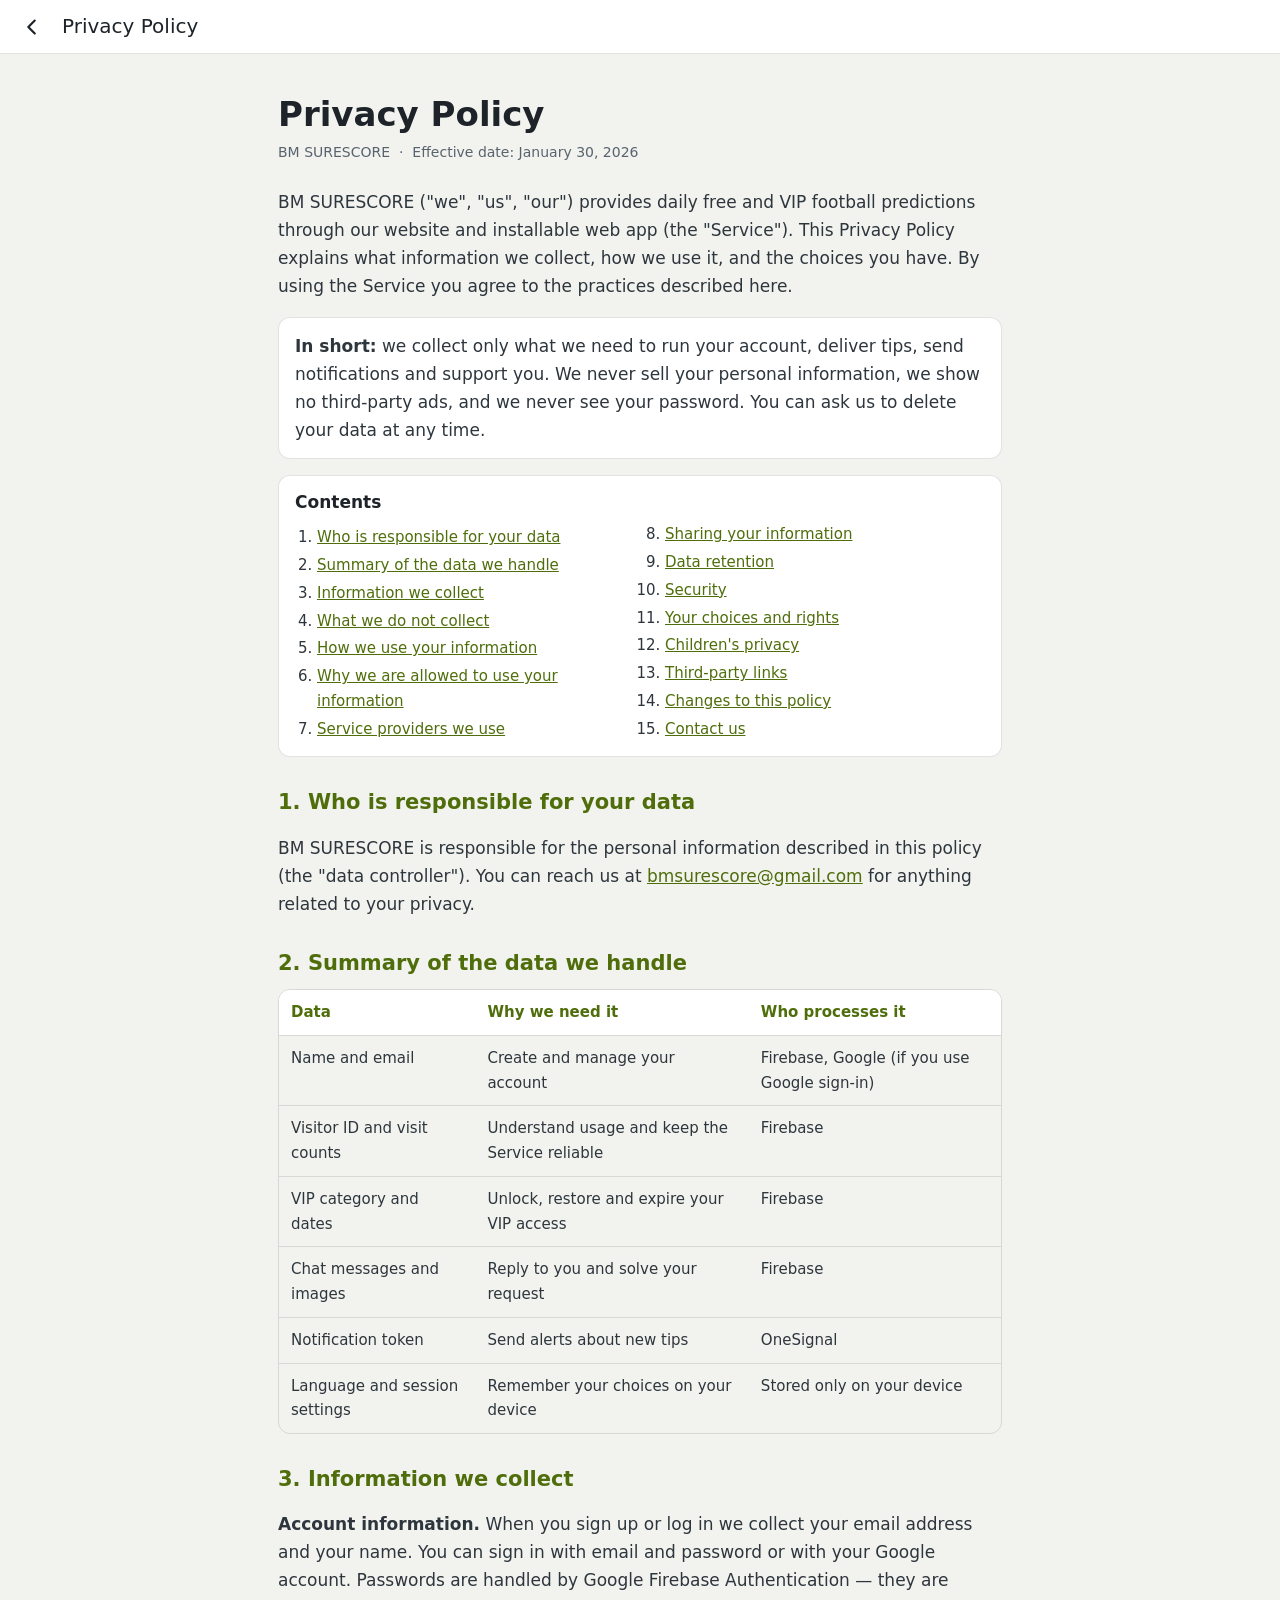
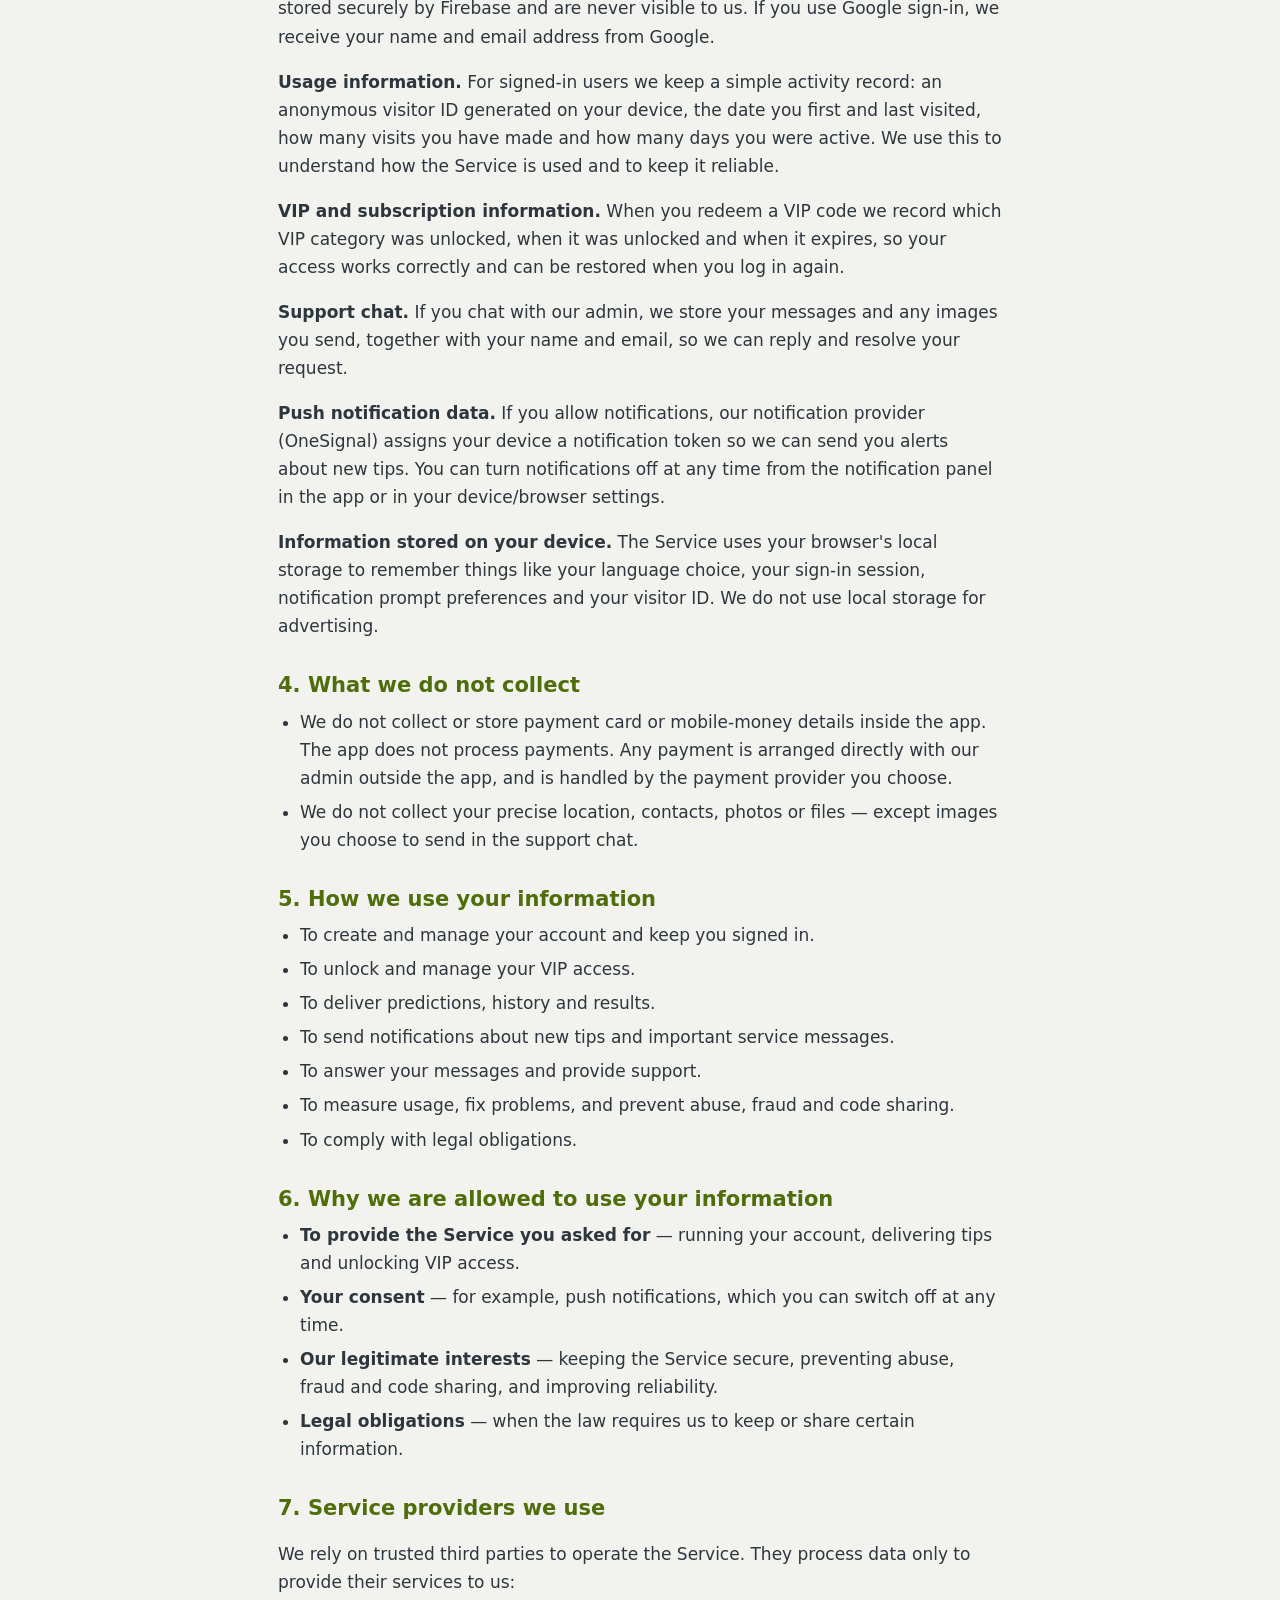
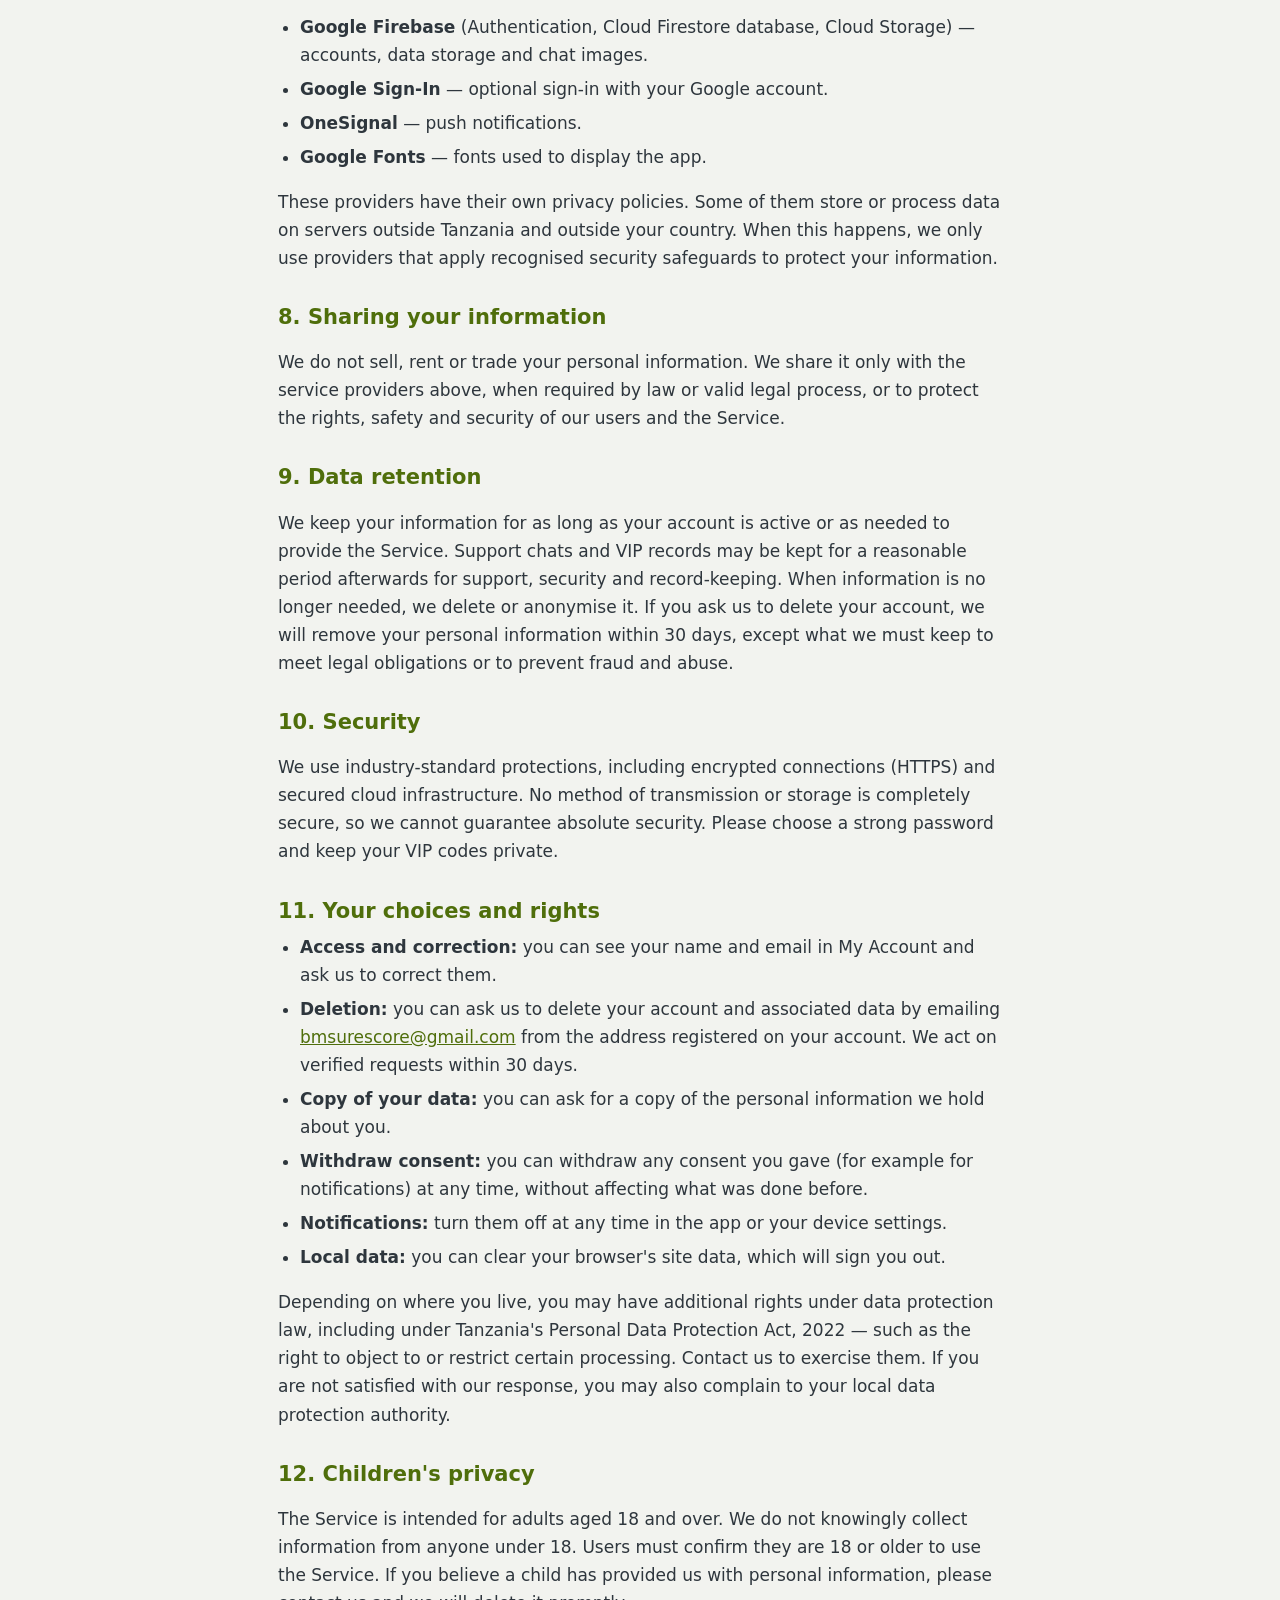
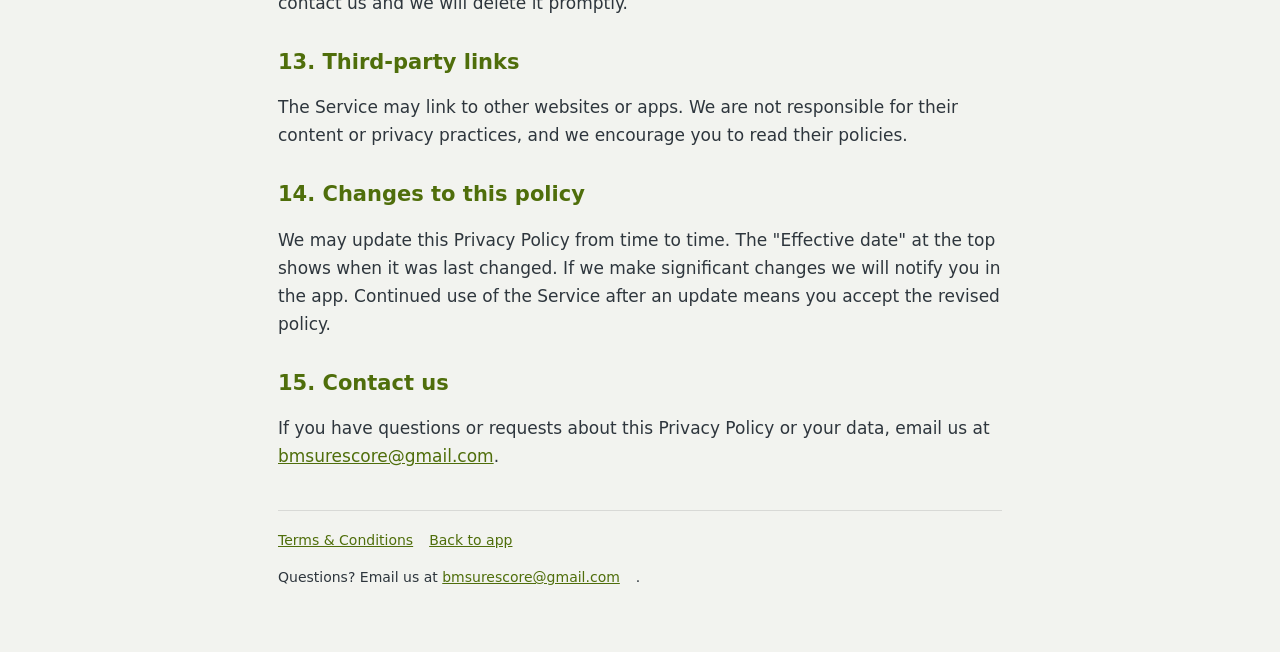
==== privacy.html @ 1d586c19 "Add files via upload" ====
<!DOCTYPE html>
<html lang="en">
<head>
<meta charset="UTF-8">
<meta name="viewport" content="width=device-width, initial-scale=1, viewport-fit=cover">
<meta name="color-scheme" content="dark light">
<meta name="theme-color" content="#101316" media="(prefers-color-scheme: dark)">
<meta name="theme-color" content="#ffffff" media="(prefers-color-scheme: light)">
<title>Privacy Policy — BM SURESCORE</title>
<meta name="description" content="Privacy Policy for the BM SURESCORE football predictions app.">
<link rel="icon" type="image/svg+xml" href="favicon.svg">
<style>
:root{color-scheme:dark;--bg:#15181c;--surface:#1d2127;--ink:#e6e9ec;--text:#cdd3d9;--mute:#9aa4ae;--gold:#c4e24e;--line:rgba(255,255,255,.09);--bar:#101316}
@media(prefers-color-scheme:light){:root{color-scheme:light;--bg:#f2f3ef;--surface:#ffffff;--ink:#1d2328;--text:#2e363d;--mute:#59636d;--gold:#4f6e0b;--line:rgba(24,30,36,.12);--bar:#ffffff}}
*{box-sizing:border-box}
html{-webkit-text-size-adjust:100%}
html,body{-webkit-user-select:none;-moz-user-select:none;-ms-user-select:none;user-select:none;-webkit-touch-callout:none;-webkit-tap-highlight-color:transparent}
body{margin:0;background:var(--bg);color:var(--ink);font:16px/1.65 Inter,Roboto,system-ui,-apple-system,"Segoe UI",sans-serif;padding-bottom:env(safe-area-inset-bottom)}
header{position:sticky;top:0;z-index:5;background:var(--bar);color:var(--ink);border-bottom:1px solid var(--line);display:flex;align-items:center;gap:10px;padding:0 12px;padding-top:env(safe-area-inset-top);min-height:calc(54px + env(safe-area-inset-top))}
header button{background:none;border:0;color:var(--ink);width:40px;height:40px;display:flex;align-items:center;justify-content:center;cursor:pointer;border-radius:50%}
header button:focus-visible,a:focus-visible{outline:2px solid var(--gold);outline-offset:2px}
header svg{width:22px;height:22px}
header span{font-size:clamp(17px,4.6vw,20px);font-weight:500}
main{max-width:760px;margin:0 auto;padding:24px 18px 48px}
h1{font-size:clamp(26px,7vw,34px);line-height:1.2;margin:0 0 6px}
.meta{color:var(--mute);font-size:14px;margin:0 0 24px}
h2{font-size:clamp(18px,4.8vw,21px);margin:32px 0 8px;color:var(--gold);line-height:1.3}
p,li{color:var(--text);overflow-wrap:anywhere}
ul{padding-left:22px;margin:8px 0}
li{margin:6px 0}
a{color:var(--gold)}
.box{background:var(--surface);border:1px solid var(--line);border-radius:12px;padding:14px 16px;margin:16px 0}
.box p{margin:0}
footer{border-top:1px solid var(--line);margin-top:40px;padding-top:18px;color:var(--mute);font-size:14px}
footer a{margin-right:16px}
.toc{background:var(--surface);border:1px solid var(--line);border-radius:12px;padding:12px 16px;margin:16px 0}
.toc b{display:block;margin-bottom:6px}
.toc ol{margin:0;padding-left:22px;columns:2;column-gap:28px}
.toc li{margin:3px 0;font-size:15px}
.tw{overflow-x:auto;margin:12px 0;border:1px solid var(--line);border-radius:12px}
table{border-collapse:collapse;width:100%;min-width:520px;font-size:15px}
th,td{text-align:left;padding:10px 12px;border-bottom:1px solid var(--line);vertical-align:top;color:var(--text)}
th{background:var(--surface);color:var(--gold);font-weight:600}
tr:last-child td{border-bottom:0}
html{scroll-behavior:smooth}h2{scroll-margin-top:calc(70px + env(safe-area-inset-top))}
@media(max-width:600px){.toc ol{columns:1}}
@media(min-width:900px){body{font-size:17px}main{padding-top:40px}}
</style>
</head>
<body>
<header><button type="button" onclick="goBack()" aria-label="Back"><svg viewBox="0 0 24 24" fill="none" stroke="currentColor" stroke-width="2.4" stroke-linecap="round" stroke-linejoin="round"><path d="M15 5l-7 7 7 7"/></svg></button><span>Privacy Policy</span></header>
<main>
<h1>Privacy Policy</h1>
<p class="meta">BM SURESCORE &nbsp;·&nbsp; Effective date: January 30, 2026</p>

<p>BM SURESCORE ("we", "us", "our") provides daily free and VIP football predictions through our website and installable web app (the "Service"). This Privacy Policy explains what information we collect, how we use it, and the choices you have. By using the Service you agree to the practices described here.</p>

<div class="box"><p><b>In short:</b> we collect only what we need to run your account, deliver tips, send notifications and support you. We never sell your personal information, we show no third-party ads, and we never see your password. You can ask us to delete your data at any time.</p></div>

<nav class="toc" aria-label="Contents"><b>Contents</b><ol><li><a href="#s1">Who is responsible for your data</a></li><li><a href="#s2">Summary of the data we handle</a></li><li><a href="#s3">Information we collect</a></li><li><a href="#s4">What we do not collect</a></li><li><a href="#s5">How we use your information</a></li><li><a href="#s6">Why we are allowed to use your information</a></li><li><a href="#s7">Service providers we use</a></li><li><a href="#s8">Sharing your information</a></li><li><a href="#s9">Data retention</a></li><li><a href="#s10">Security</a></li><li><a href="#s11">Your choices and rights</a></li><li><a href="#s12">Children's privacy</a></li><li><a href="#s13">Third-party links</a></li><li><a href="#s14">Changes to this policy</a></li><li><a href="#s15">Contact us</a></li></ol></nav>

<h2 id="s1">1. Who is responsible for your data</h2>
<p>BM SURESCORE is responsible for the personal information described in this policy (the "data controller"). You can reach us at <a href="mailto:bmsurescore@gmail.com">bmsurescore@gmail.com</a> for anything related to your privacy.</p>

<h2 id="s2">2. Summary of the data we handle</h2>
<div class="tw"><table>
<thead><tr><th>Data</th><th>Why we need it</th><th>Who processes it</th></tr></thead>
<tbody>
<tr><td>Name and email</td><td>Create and manage your account</td><td>Firebase, Google (if you use Google sign-in)</td></tr>
<tr><td>Visitor ID and visit counts</td><td>Understand usage and keep the Service reliable</td><td>Firebase</td></tr>
<tr><td>VIP category and dates</td><td>Unlock, restore and expire your VIP access</td><td>Firebase</td></tr>
<tr><td>Chat messages and images</td><td>Reply to you and solve your request</td><td>Firebase</td></tr>
<tr><td>Notification token</td><td>Send alerts about new tips</td><td>OneSignal</td></tr>
<tr><td>Language and session settings</td><td>Remember your choices on your device</td><td>Stored only on your device</td></tr>
</tbody></table></div>

<h2 id="s3">3. Information we collect</h2>
<p><b>Account information.</b> When you sign up or log in we collect your email address and your name. You can sign in with email and password or with your Google account. Passwords are handled by Google Firebase Authentication — they are stored securely by Firebase and are never visible to us. If you use Google sign-in, we receive your name and email address from Google.</p>
<p><b>Usage information.</b> For signed-in users we keep a simple activity record: an anonymous visitor ID generated on your device, the date you first and last visited, how many visits you have made and how many days you were active. We use this to understand how the Service is used and to keep it reliable.</p>
<p><b>VIP and subscription information.</b> When you redeem a VIP code we record which VIP category was unlocked, when it was unlocked and when it expires, so your access works correctly and can be restored when you log in again.</p>
<p><b>Support chat.</b> If you chat with our admin, we store your messages and any images you send, together with your name and email, so we can reply and resolve your request.</p>
<p><b>Push notification data.</b> If you allow notifications, our notification provider (OneSignal) assigns your device a notification token so we can send you alerts about new tips. You can turn notifications off at any time from the notification panel in the app or in your device/browser settings.</p>
<p><b>Information stored on your device.</b> The Service uses your browser's local storage to remember things like your language choice, your sign-in session, notification prompt preferences and your visitor ID. We do not use local storage for advertising.</p>

<h2 id="s4">4. What we do not collect</h2>
<ul>
<li>We do not collect or store payment card or mobile-money details inside the app. The app does not process payments. Any payment is arranged directly with our admin outside the app, and is handled by the payment provider you choose.</li>
<li>We do not collect your precise location, contacts, photos or files — except images you choose to send in the support chat.</li>
</ul>

<h2 id="s5">5. How we use your information</h2>
<ul>
<li>To create and manage your account and keep you signed in.</li>
<li>To unlock and manage your VIP access.</li>
<li>To deliver predictions, history and results.</li>
<li>To send notifications about new tips and important service messages.</li>
<li>To answer your messages and provide support.</li>
<li>To measure usage, fix problems, and prevent abuse, fraud and code sharing.</li>
<li>To comply with legal obligations.</li>
</ul>

<h2 id="s6">6. Why we are allowed to use your information</h2>
<ul>
<li><b>To provide the Service you asked for</b> — running your account, delivering tips and unlocking VIP access.</li>
<li><b>Your consent</b> — for example, push notifications, which you can switch off at any time.</li>
<li><b>Our legitimate interests</b> — keeping the Service secure, preventing abuse, fraud and code sharing, and improving reliability.</li>
<li><b>Legal obligations</b> — when the law requires us to keep or share certain information.</li>
</ul>

<h2 id="s7">7. Service providers we use</h2>
<p>We rely on trusted third parties to operate the Service. They process data only to provide their services to us:</p>
<ul>
<li><b>Google Firebase</b> (Authentication, Cloud Firestore database, Cloud Storage) — accounts, data storage and chat images.</li>
<li><b>Google Sign-In</b> — optional sign-in with your Google account.</li>
<li><b>OneSignal</b> — push notifications.</li>
<li><b>Google Fonts</b> — fonts used to display the app.</li>
</ul>
<p>These providers have their own privacy policies. Some of them store or process data on servers outside Tanzania and outside your country. When this happens, we only use providers that apply recognised security safeguards to protect your information.</p>

<h2 id="s8">8. Sharing your information</h2>
<p>We do not sell, rent or trade your personal information. We share it only with the service providers above, when required by law or valid legal process, or to protect the rights, safety and security of our users and the Service.</p>

<h2 id="s9">9. Data retention</h2>
<p>We keep your information for as long as your account is active or as needed to provide the Service. Support chats and VIP records may be kept for a reasonable period afterwards for support, security and record-keeping. When information is no longer needed, we delete or anonymise it. If you ask us to delete your account, we will remove your personal information within 30 days, except what we must keep to meet legal obligations or to prevent fraud and abuse.</p>

<h2 id="s10">10. Security</h2>
<p>We use industry-standard protections, including encrypted connections (HTTPS) and secured cloud infrastructure. No method of transmission or storage is completely secure, so we cannot guarantee absolute security. Please choose a strong password and keep your VIP codes private.</p>

<h2 id="s11">11. Your choices and rights</h2>
<ul>
<li><b>Access and correction:</b> you can see your name and email in My Account and ask us to correct them.</li>
<li><b>Deletion:</b> you can ask us to delete your account and associated data by emailing <a href="mailto:bmsurescore@gmail.com">bmsurescore@gmail.com</a> from the address registered on your account. We act on verified requests within 30 days.</li>
<li><b>Copy of your data:</b> you can ask for a copy of the personal information we hold about you.</li>
<li><b>Withdraw consent:</b> you can withdraw any consent you gave (for example for notifications) at any time, without affecting what was done before.</li>
<li><b>Notifications:</b> turn them off at any time in the app or your device settings.</li>
<li><b>Local data:</b> you can clear your browser's site data, which will sign you out.</li>
</ul>
<p>Depending on where you live, you may have additional rights under data protection law, including under Tanzania's Personal Data Protection Act, 2022 — such as the right to object to or restrict certain processing. Contact us to exercise them. If you are not satisfied with our response, you may also complain to your local data protection authority.</p>

<h2 id="s12">12. Children's privacy</h2>
<p>The Service is intended for adults aged 18 and over. We do not knowingly collect information from anyone under 18. Users must confirm they are 18 or older to use the Service. If you believe a child has provided us with personal information, please contact us and we will delete it promptly.</p>

<h2 id="s13">13. Third-party links</h2>
<p>The Service may link to other websites or apps. We are not responsible for their content or privacy practices, and we encourage you to read their policies.</p>

<h2 id="s14">14. Changes to this policy</h2>
<p>We may update this Privacy Policy from time to time. The "Effective date" at the top shows when it was last changed. If we make significant changes we will notify you in the app. Continued use of the Service after an update means you accept the revised policy.</p>

<h2 id="s15">15. Contact us</h2>
<p>If you have questions or requests about this Privacy Policy or your data, email us at <a href="mailto:bmsurescore@gmail.com">bmsurescore@gmail.com</a>.</p>

<footer>
<a href="terms.html">Terms &amp; Conditions</a><a href="index.html">Back to app</a>
<p>Questions? Email us at <a href="mailto:bmsurescore@gmail.com">bmsurescore@gmail.com</a>.</p>
</footer>
</main>
<script>function goBack(){if(history.length>1&&document.referrer){history.back()}else{location.href='index.html'}}
(function(){var stop=function(e){e.preventDefault()};
['copy','cut','contextmenu','selectstart','dragstart'].forEach(function(t){document.addEventListener(t,stop)});
document.addEventListener('keydown',function(e){if((e.ctrlKey||e.metaKey)&&['c','x','a'].indexOf((e.key||'').toLowerCase())>-1)e.preventDefault()})})();</script>
</body>
</html>
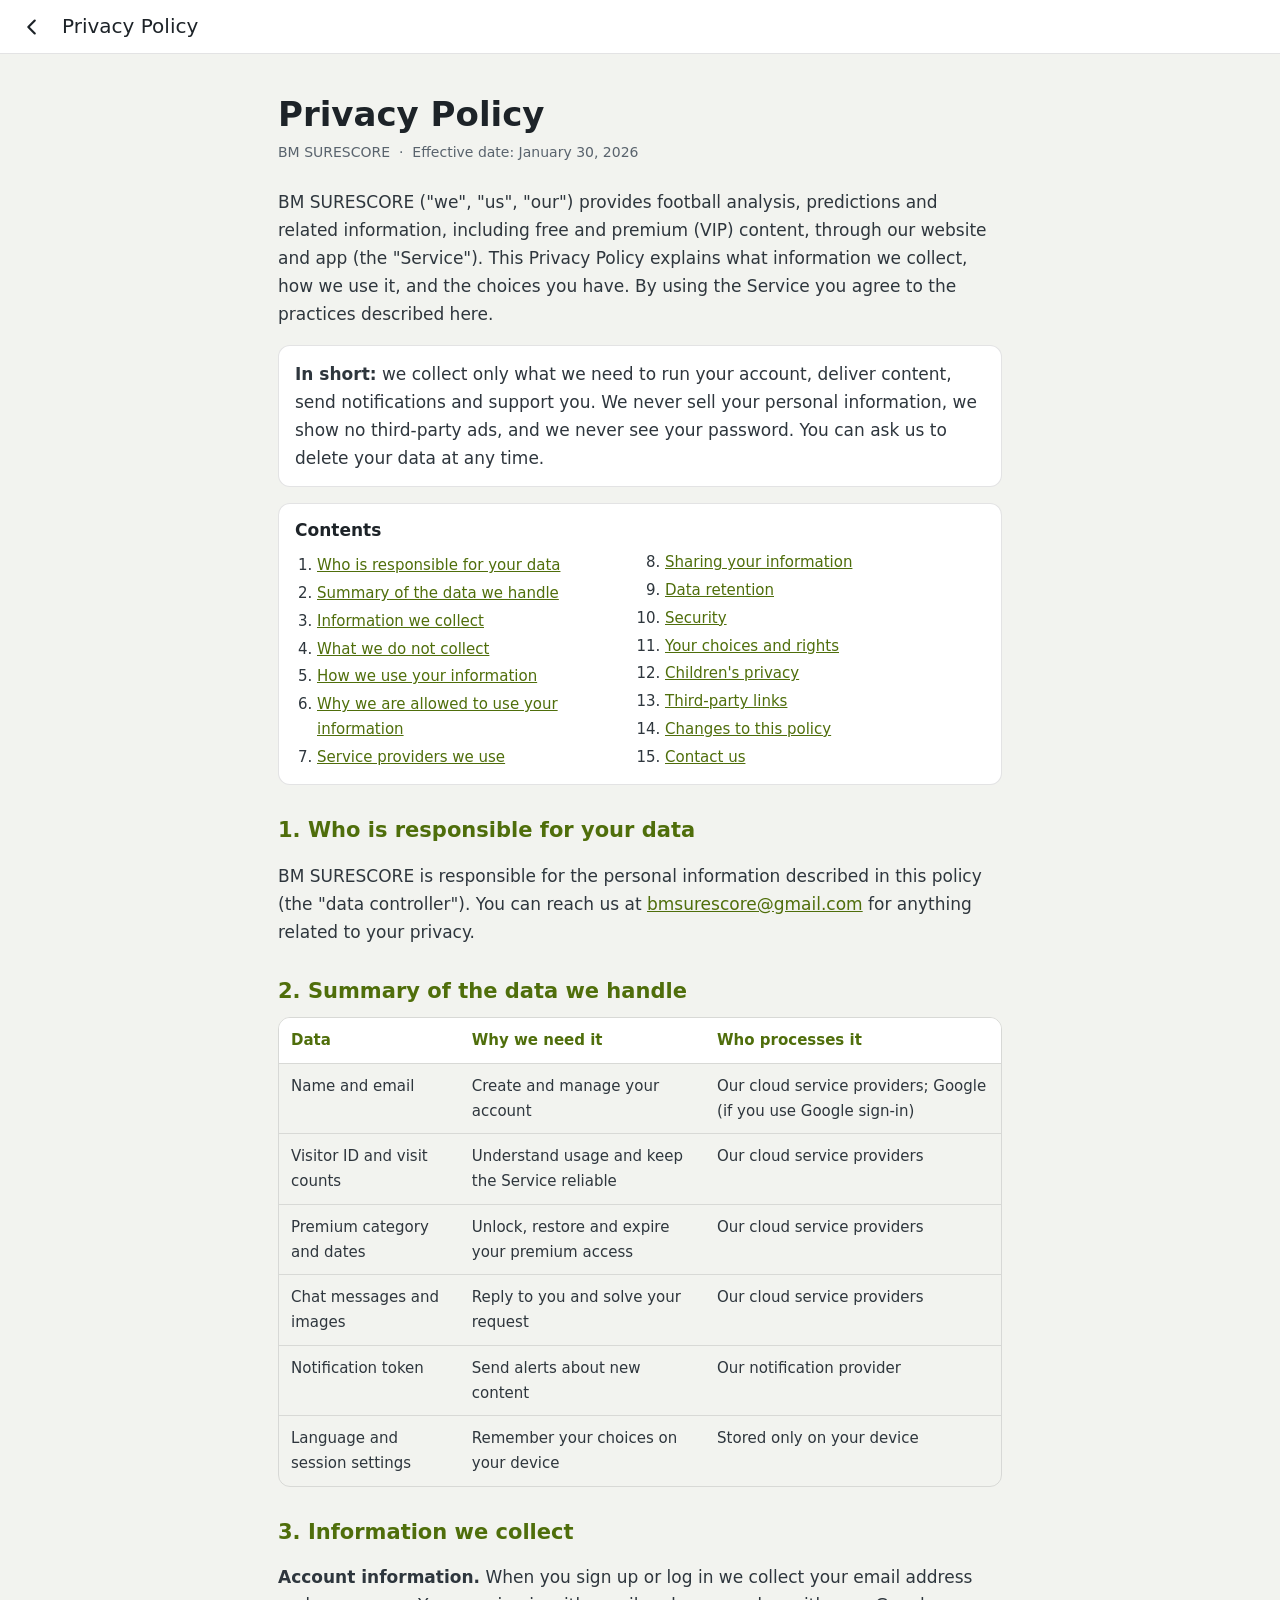
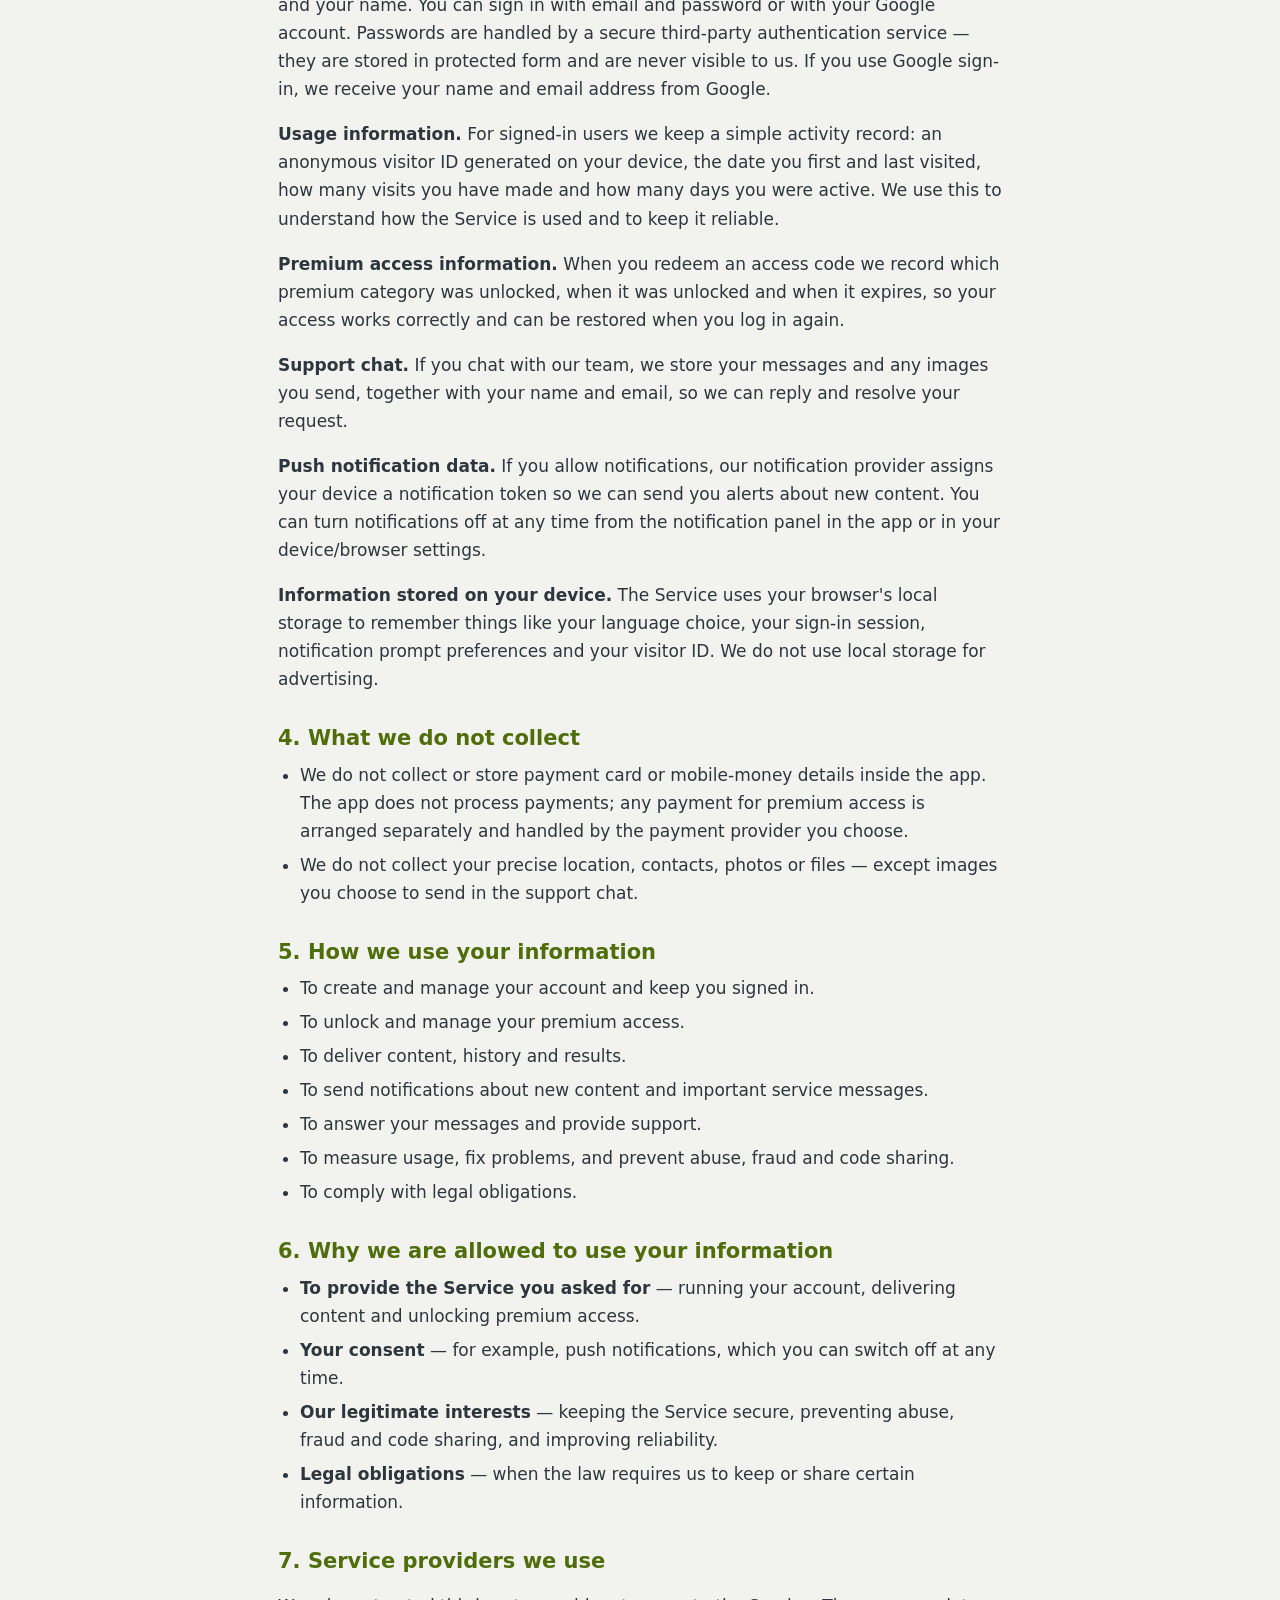
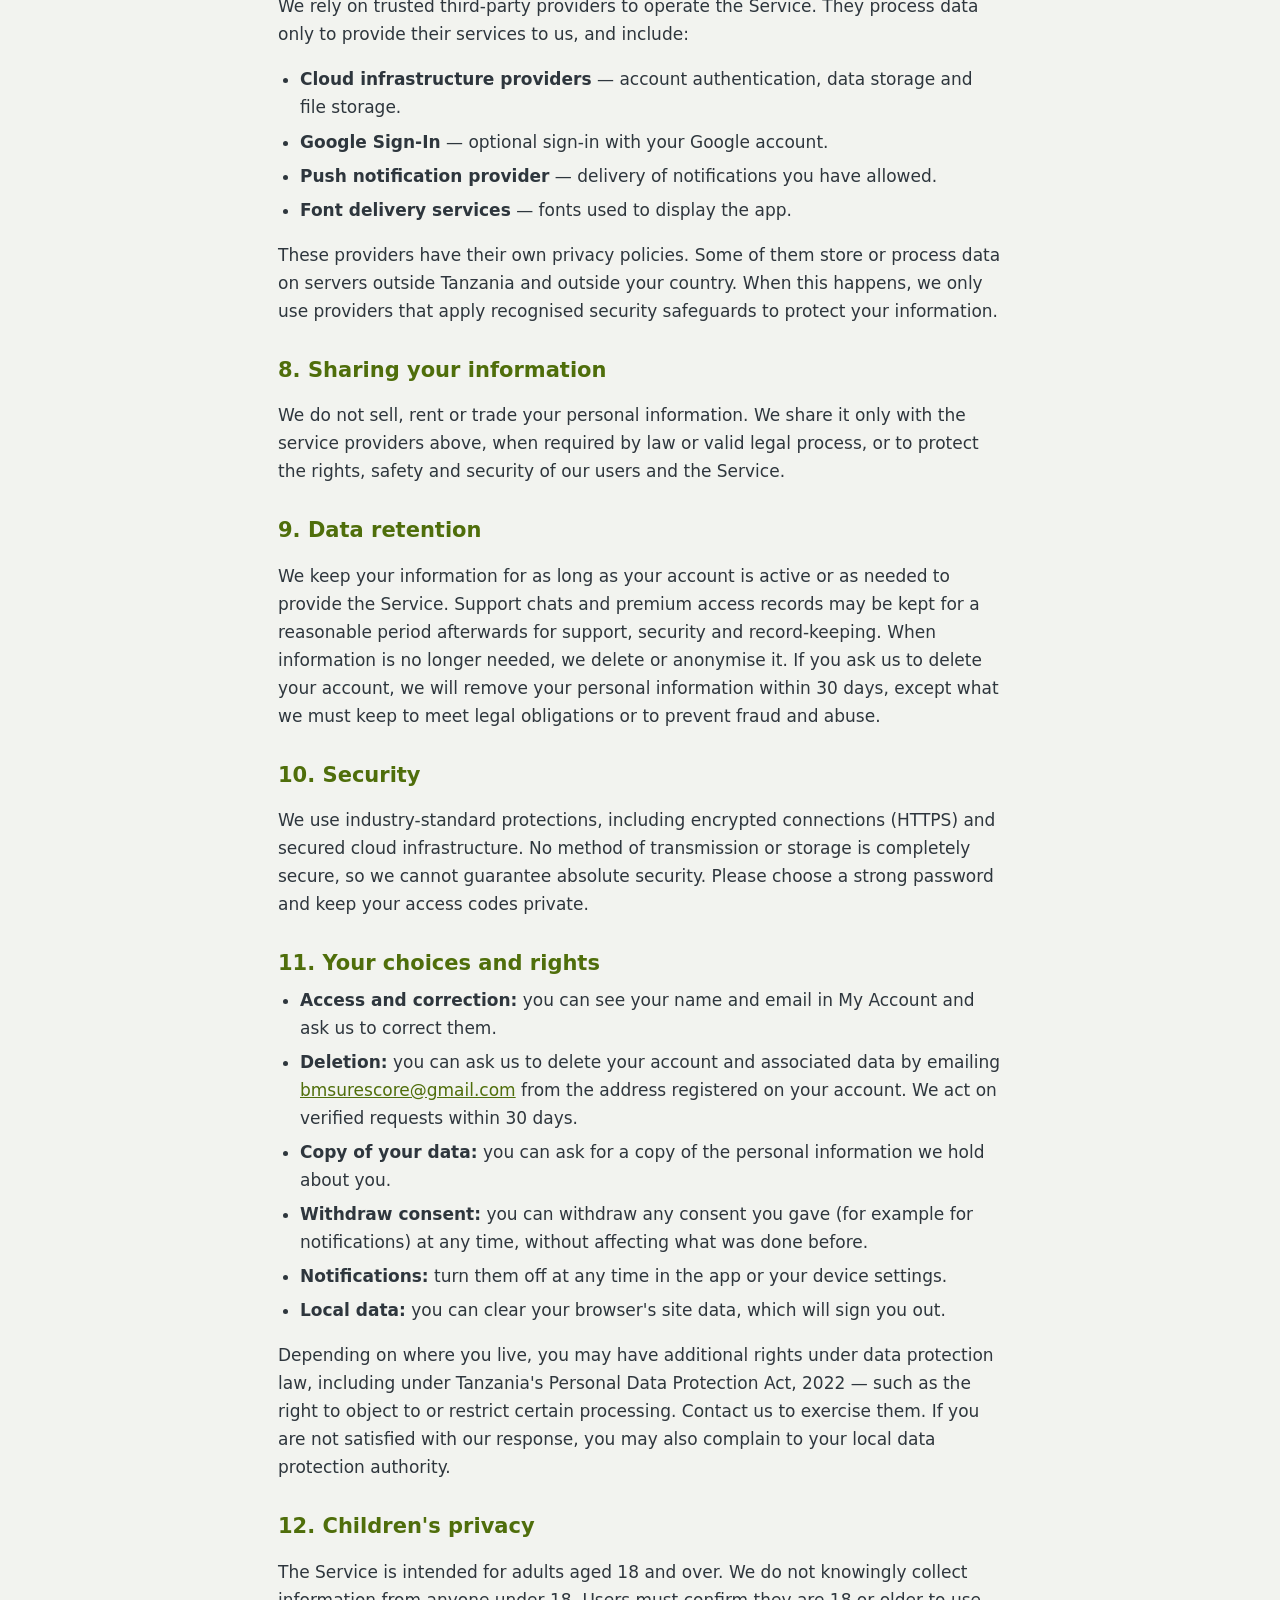
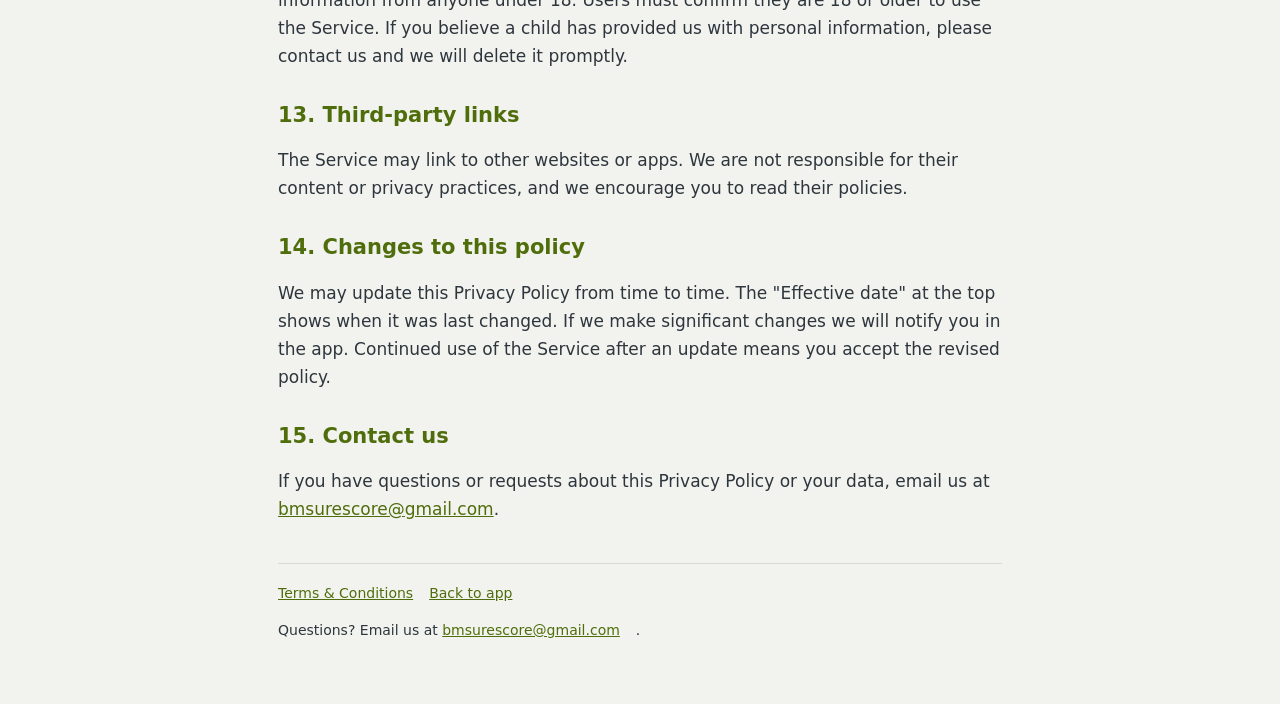
==== commit 52bb0637: "Add files via upload" ====
--- a/privacy.html
+++ b/privacy.html
@@ -53,9 +53,9 @@
 <h1>Privacy Policy</h1>
 <p class="meta">BM SURESCORE &nbsp;·&nbsp; Effective date: January 30, 2026</p>
 
-<p>BM SURESCORE ("we", "us", "our") provides daily free and VIP football predictions through our website and installable web app (the "Service"). This Privacy Policy explains what information we collect, how we use it, and the choices you have. By using the Service you agree to the practices described here.</p>
+<p>BM SURESCORE ("we", "us", "our") provides football analysis, predictions and related information, including free and premium (VIP) content, through our website and app (the "Service"). This Privacy Policy explains what information we collect, how we use it, and the choices you have. By using the Service you agree to the practices described here.</p>
 
-<div class="box"><p><b>In short:</b> we collect only what we need to run your account, deliver tips, send notifications and support you. We never sell your personal information, we show no third-party ads, and we never see your password. You can ask us to delete your data at any time.</p></div>
+<div class="box"><p><b>In short:</b> we collect only what we need to run your account, deliver content, send notifications and support you. We never sell your personal information, we show no third-party ads, and we never see your password. You can ask us to delete your data at any time.</p></div>
 
 <nav class="toc" aria-label="Contents"><b>Contents</b><ol><li><a href="#s1">Who is responsible for your data</a></li><li><a href="#s2">Summary of the data we handle</a></li><li><a href="#s3">Information we collect</a></li><li><a href="#s4">What we do not collect</a></li><li><a href="#s5">How we use your information</a></li><li><a href="#s6">Why we are allowed to use your information</a></li><li><a href="#s7">Service providers we use</a></li><li><a href="#s8">Sharing your information</a></li><li><a href="#s9">Data retention</a></li><li><a href="#s10">Security</a></li><li><a href="#s11">Your choices and rights</a></li><li><a href="#s12">Children's privacy</a></li><li><a href="#s13">Third-party links</a></li><li><a href="#s14">Changes to this policy</a></li><li><a href="#s15">Contact us</a></li></ol></nav>
 
@@ -66,34 +66,34 @@
 <div class="tw"><table>
 <thead><tr><th>Data</th><th>Why we need it</th><th>Who processes it</th></tr></thead>
 <tbody>
-<tr><td>Name and email</td><td>Create and manage your account</td><td>Firebase, Google (if you use Google sign-in)</td></tr>
-<tr><td>Visitor ID and visit counts</td><td>Understand usage and keep the Service reliable</td><td>Firebase</td></tr>
-<tr><td>VIP category and dates</td><td>Unlock, restore and expire your VIP access</td><td>Firebase</td></tr>
-<tr><td>Chat messages and images</td><td>Reply to you and solve your request</td><td>Firebase</td></tr>
-<tr><td>Notification token</td><td>Send alerts about new tips</td><td>OneSignal</td></tr>
+<tr><td>Name and email</td><td>Create and manage your account</td><td>Our cloud service providers; Google (if you use Google sign-in)</td></tr>
+<tr><td>Visitor ID and visit counts</td><td>Understand usage and keep the Service reliable</td><td>Our cloud service providers</td></tr>
+<tr><td>Premium category and dates</td><td>Unlock, restore and expire your premium access</td><td>Our cloud service providers</td></tr>
+<tr><td>Chat messages and images</td><td>Reply to you and solve your request</td><td>Our cloud service providers</td></tr>
+<tr><td>Notification token</td><td>Send alerts about new content</td><td>Our notification provider</td></tr>
 <tr><td>Language and session settings</td><td>Remember your choices on your device</td><td>Stored only on your device</td></tr>
 </tbody></table></div>
 
 <h2 id="s3">3. Information we collect</h2>
-<p><b>Account information.</b> When you sign up or log in we collect your email address and your name. You can sign in with email and password or with your Google account. Passwords are handled by Google Firebase Authentication — they are stored securely by Firebase and are never visible to us. If you use Google sign-in, we receive your name and email address from Google.</p>
+<p><b>Account information.</b> When you sign up or log in we collect your email address and your name. You can sign in with email and password or with your Google account. Passwords are handled by a secure third-party authentication service — they are stored in protected form and are never visible to us. If you use Google sign-in, we receive your name and email address from Google.</p>
 <p><b>Usage information.</b> For signed-in users we keep a simple activity record: an anonymous visitor ID generated on your device, the date you first and last visited, how many visits you have made and how many days you were active. We use this to understand how the Service is used and to keep it reliable.</p>
-<p><b>VIP and subscription information.</b> When you redeem a VIP code we record which VIP category was unlocked, when it was unlocked and when it expires, so your access works correctly and can be restored when you log in again.</p>
-<p><b>Support chat.</b> If you chat with our admin, we store your messages and any images you send, together with your name and email, so we can reply and resolve your request.</p>
-<p><b>Push notification data.</b> If you allow notifications, our notification provider (OneSignal) assigns your device a notification token so we can send you alerts about new tips. You can turn notifications off at any time from the notification panel in the app or in your device/browser settings.</p>
+<p><b>Premium access information.</b> When you redeem an access code we record which premium category was unlocked, when it was unlocked and when it expires, so your access works correctly and can be restored when you log in again.</p>
+<p><b>Support chat.</b> If you chat with our team, we store your messages and any images you send, together with your name and email, so we can reply and resolve your request.</p>
+<p><b>Push notification data.</b> If you allow notifications, our notification provider assigns your device a notification token so we can send you alerts about new content. You can turn notifications off at any time from the notification panel in the app or in your device/browser settings.</p>
 <p><b>Information stored on your device.</b> The Service uses your browser's local storage to remember things like your language choice, your sign-in session, notification prompt preferences and your visitor ID. We do not use local storage for advertising.</p>
 
 <h2 id="s4">4. What we do not collect</h2>
 <ul>
-<li>We do not collect or store payment card or mobile-money details inside the app. The app does not process payments. Any payment is arranged directly with our admin outside the app, and is handled by the payment provider you choose.</li>
+<li>We do not collect or store payment card or mobile-money details inside the app. The app does not process payments; any payment for premium access is arranged separately and handled by the payment provider you choose.</li>
 <li>We do not collect your precise location, contacts, photos or files — except images you choose to send in the support chat.</li>
 </ul>
 
 <h2 id="s5">5. How we use your information</h2>
 <ul>
 <li>To create and manage your account and keep you signed in.</li>
-<li>To unlock and manage your VIP access.</li>
-<li>To deliver predictions, history and results.</li>
-<li>To send notifications about new tips and important service messages.</li>
+<li>To unlock and manage your premium access.</li>
+<li>To deliver content, history and results.</li>
+<li>To send notifications about new content and important service messages.</li>
 <li>To answer your messages and provide support.</li>
 <li>To measure usage, fix problems, and prevent abuse, fraud and code sharing.</li>
 <li>To comply with legal obligations.</li>
@@ -101,19 +101,19 @@
 
 <h2 id="s6">6. Why we are allowed to use your information</h2>
 <ul>
-<li><b>To provide the Service you asked for</b> — running your account, delivering tips and unlocking VIP access.</li>
+<li><b>To provide the Service you asked for</b> — running your account, delivering content and unlocking premium access.</li>
 <li><b>Your consent</b> — for example, push notifications, which you can switch off at any time.</li>
 <li><b>Our legitimate interests</b> — keeping the Service secure, preventing abuse, fraud and code sharing, and improving reliability.</li>
 <li><b>Legal obligations</b> — when the law requires us to keep or share certain information.</li>
 </ul>
 
 <h2 id="s7">7. Service providers we use</h2>
-<p>We rely on trusted third parties to operate the Service. They process data only to provide their services to us:</p>
+<p>We rely on trusted third-party providers to operate the Service. They process data only to provide their services to us, and include:</p>
 <ul>
-<li><b>Google Firebase</b> (Authentication, Cloud Firestore database, Cloud Storage) — accounts, data storage and chat images.</li>
+<li><b>Cloud infrastructure providers</b> — account authentication, data storage and file storage.</li>
 <li><b>Google Sign-In</b> — optional sign-in with your Google account.</li>
-<li><b>OneSignal</b> — push notifications.</li>
-<li><b>Google Fonts</b> — fonts used to display the app.</li>
+<li><b>Push notification provider</b> — delivery of notifications you have allowed.</li>
+<li><b>Font delivery services</b> — fonts used to display the app.</li>
 </ul>
 <p>These providers have their own privacy policies. Some of them store or process data on servers outside Tanzania and outside your country. When this happens, we only use providers that apply recognised security safeguards to protect your information.</p>
 
@@ -121,10 +121,10 @@
 <p>We do not sell, rent or trade your personal information. We share it only with the service providers above, when required by law or valid legal process, or to protect the rights, safety and security of our users and the Service.</p>
 
 <h2 id="s9">9. Data retention</h2>
-<p>We keep your information for as long as your account is active or as needed to provide the Service. Support chats and VIP records may be kept for a reasonable period afterwards for support, security and record-keeping. When information is no longer needed, we delete or anonymise it. If you ask us to delete your account, we will remove your personal information within 30 days, except what we must keep to meet legal obligations or to prevent fraud and abuse.</p>
+<p>We keep your information for as long as your account is active or as needed to provide the Service. Support chats and premium access records may be kept for a reasonable period afterwards for support, security and record-keeping. When information is no longer needed, we delete or anonymise it. If you ask us to delete your account, we will remove your personal information within 30 days, except what we must keep to meet legal obligations or to prevent fraud and abuse.</p>
 
 <h2 id="s10">10. Security</h2>
-<p>We use industry-standard protections, including encrypted connections (HTTPS) and secured cloud infrastructure. No method of transmission or storage is completely secure, so we cannot guarantee absolute security. Please choose a strong password and keep your VIP codes private.</p>
+<p>We use industry-standard protections, including encrypted connections (HTTPS) and secured cloud infrastructure. No method of transmission or storage is completely secure, so we cannot guarantee absolute security. Please choose a strong password and keep your access codes private.</p>
 
 <h2 id="s11">11. Your choices and rights</h2>
 <ul>
@@ -154,7 +154,13 @@
 <p>Questions? Email us at <a href="mailto:bmsurescore@gmail.com">bmsurescore@gmail.com</a>.</p>
 </footer>
 </main>
-<script>function goBack(){if(history.length>1&&document.referrer){history.back()}else{location.href='index.html'}}
+<script>var inFrame=window.parent!==window;
+function closeParent(){parent.postMessage({legalClose:1},location.origin)}
+function goBack(){if(inFrame){closeParent();return}if(history.length>1&&document.referrer){history.back()}else{location.href='index.html'}}
+if(inFrame){document.addEventListener('click',function(e){var a=e.target.closest&&e.target.closest('a[href]');if(!a)return;var h=a.getAttribute('href');
+if(h==='index.html'){e.preventDefault();closeParent()}
+else if(h==='terms.html'||h==='privacy.html'){e.preventDefault();location.replace(h)}
+else if(h.charAt(0)==='#'){e.preventDefault();var t=document.getElementById(h.slice(1));if(t)t.scrollIntoView()}})}
 (function(){var stop=function(e){e.preventDefault()};
 ['copy','cut','contextmenu','selectstart','dragstart'].forEach(function(t){document.addEventListener(t,stop)});
 document.addEventListener('keydown',function(e){if((e.ctrlKey||e.metaKey)&&['c','x','a'].indexOf((e.key||'').toLowerCase())>-1)e.preventDefault()})})();</script>
